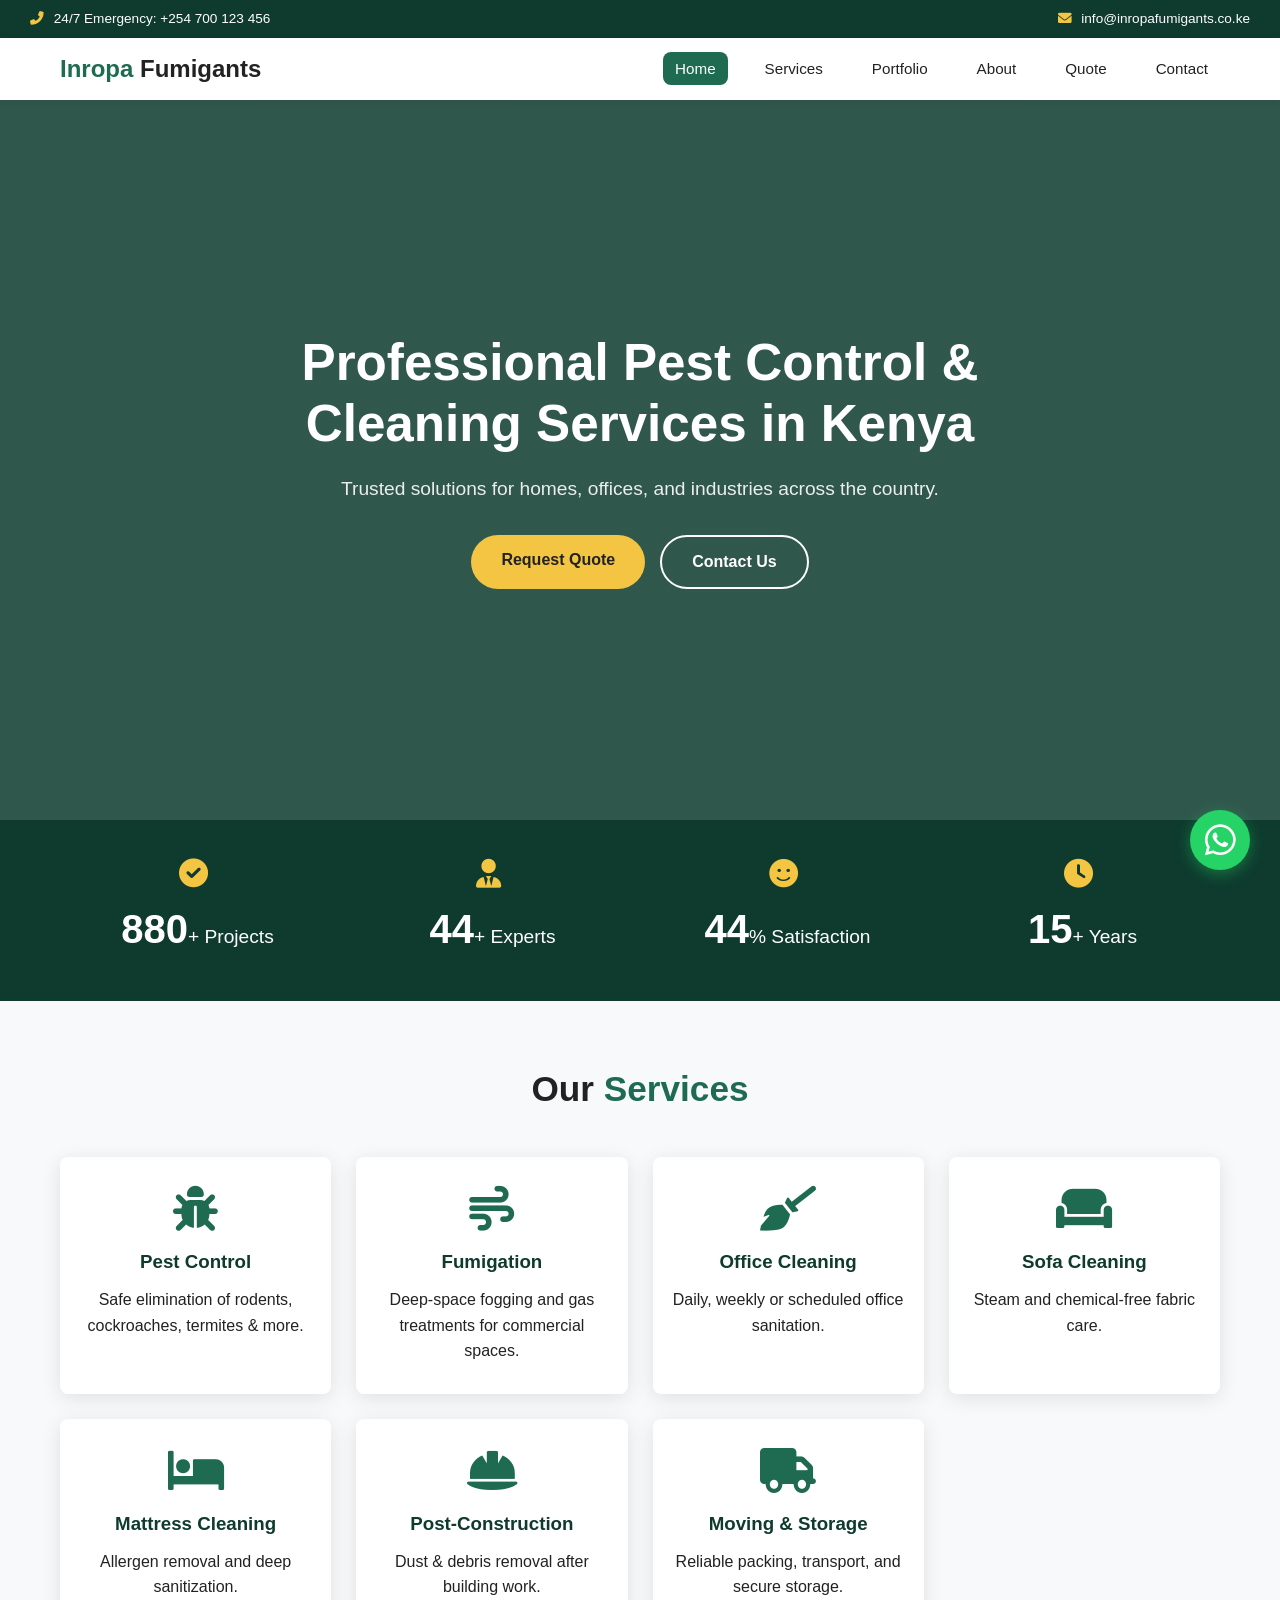
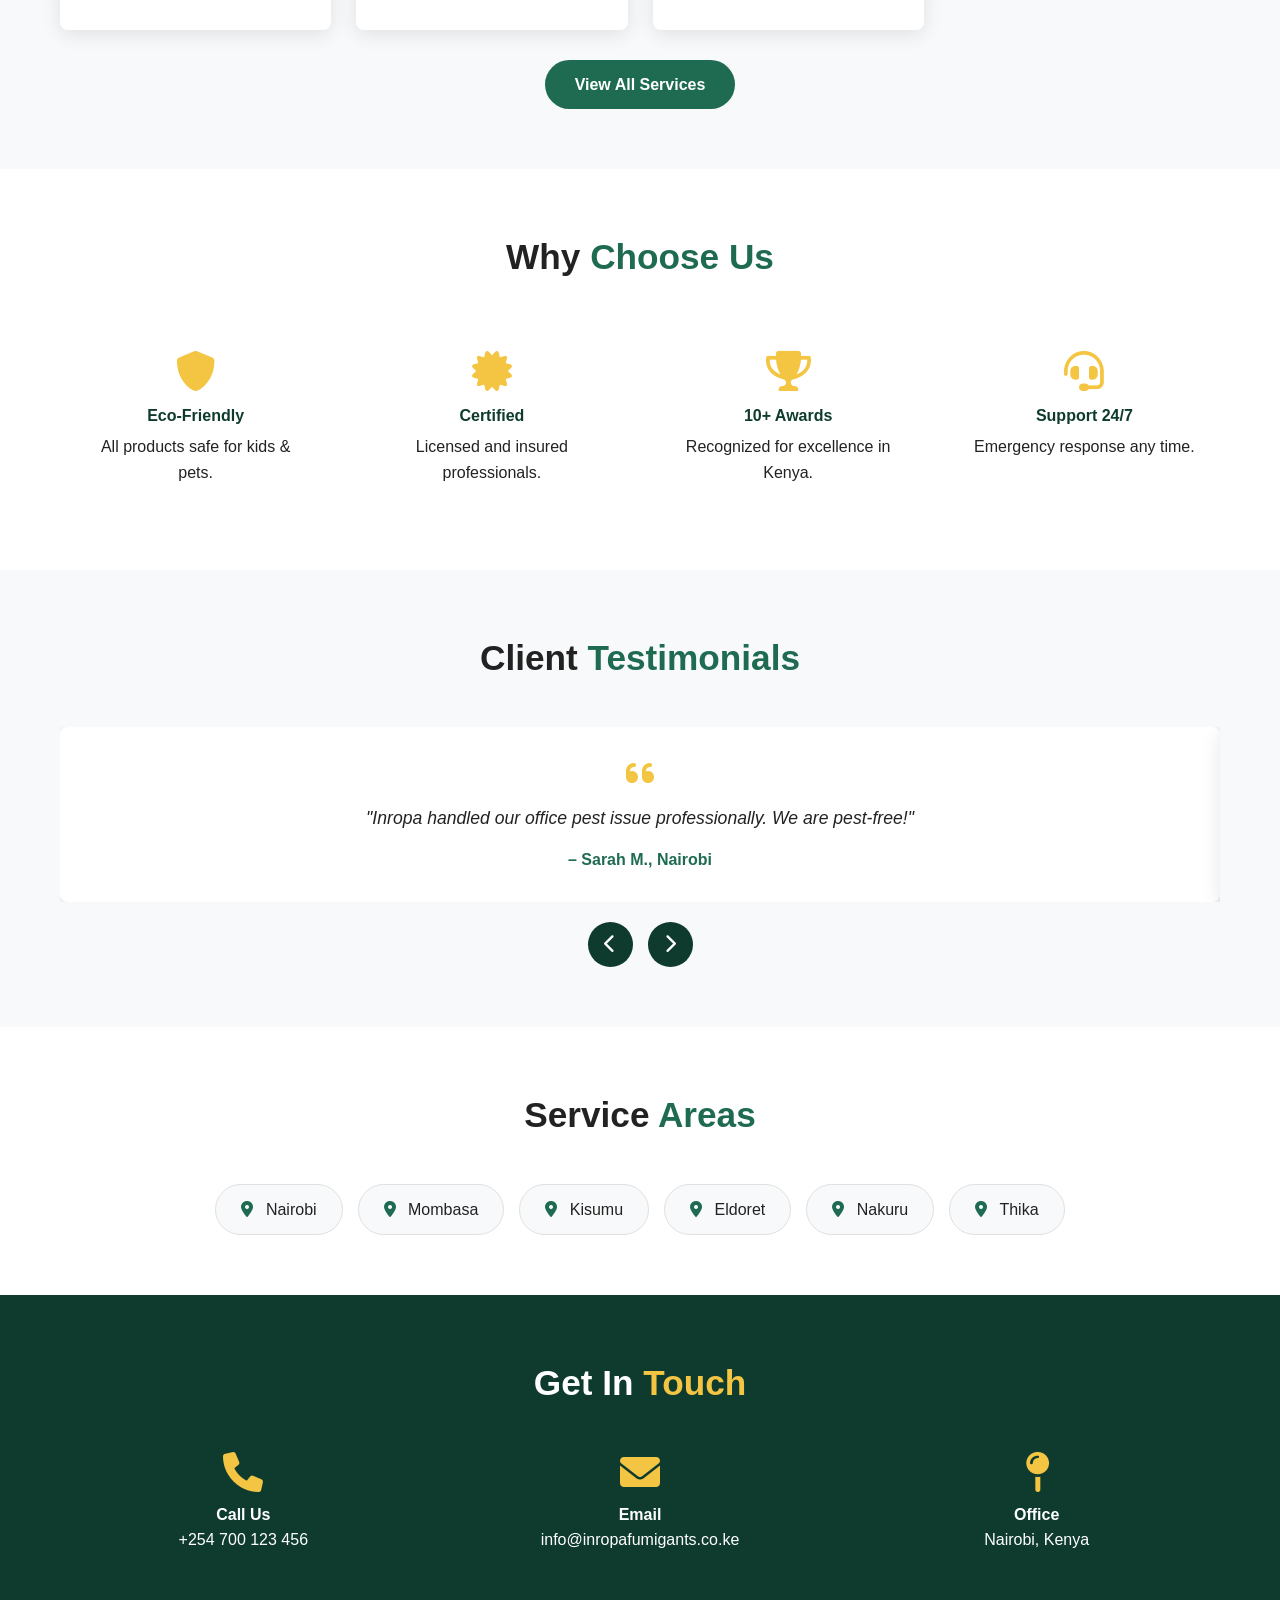
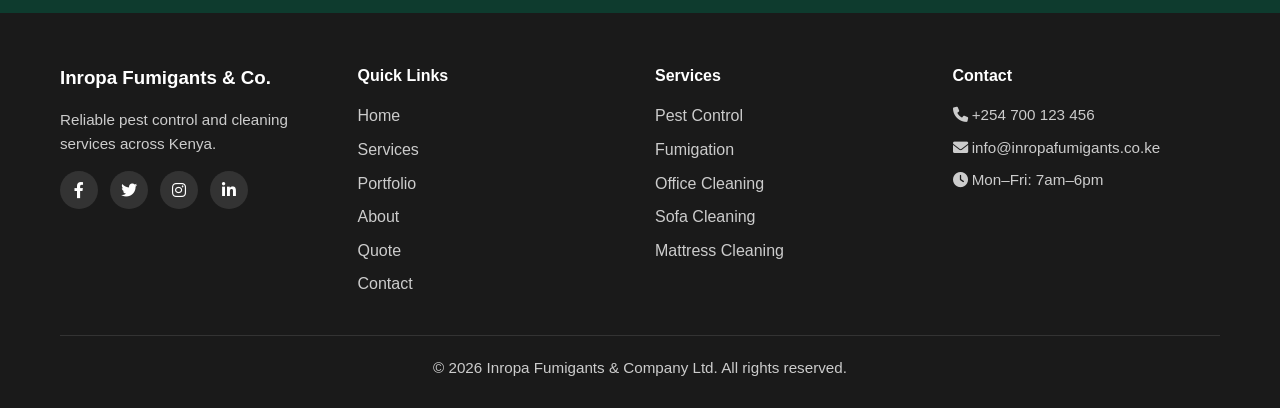
==== index.html @ 32837986 "Add files via upload" ====
<!DOCTYPE html>
<html lang="en">
<head>
  <meta charset="UTF-8" />
  <meta name="viewport" content="width=device-width, initial-scale=1.0" />
  <title>Inropa Fumigants & Company Ltd - Home</title>
  <meta name="description" content="Professional pest control, fumigation, and cleaning services in Kenya. Trusted solutions for homes and businesses." />
  <link rel="stylesheet" href="https://cdnjs.cloudflare.com/ajax/libs/font-awesome/6.0.0-beta3/css/all.min.css" />
  <link rel="stylesheet" href="css/style.css" />
</head>
<body>
  <!-- Emergency Banner -->
  <div class="emergency-banner">
    <span><i class="fas fa-phone-alt"></i> 24/7 Emergency: +254 700 123 456</span>
    <span><i class="fas fa-envelope"></i> info@inropafumigants.co.ke</span>
  </div>

  <!-- Navigation -->
  <nav class="navbar" id="mainNav">
    <div class="nav-container">
      <div class="nav-logo">
        <a href="index.html"><span class="logo-primary">Inropa</span> Fumigants</a>
      </div>
      <ul class="nav-menu" id="navMenu">
        <li><a href="index.html" class="active">Home</a></li>
        <li><a href="services.html">Services</a></li>
        <li><a href="portfolio.html">Portfolio</a></li>
        <li><a href="about.html">About</a></li>
        <li><a href="quote.html">Quote</a></li>
        <li><a href="contact.html">Contact</a></li>
      </ul>
      <div class="nav-toggle" id="navToggle">
        <i class="fas fa-bars"></i>
      </div>
    </div>
  </nav>

  <!-- Hero Section -->
  <section class="hero">
    <div class="hero-overlay">
      <div class="hero-content">
        <h1>Professional Pest Control &amp; Cleaning Services in Kenya</h1>
        <p>Trusted solutions for homes, offices, and industries across the country.</p>
        <div class="hero-buttons">
          <a href="quote.html" class="btn btn-accent">Request Quote</a>
          <a href="contact.html" class="btn btn-outline">Contact Us</a>
        </div>
      </div>
    </div>
  </section>

  <!-- Statistics -->
  <section class="stats">
    <div class="container">
      <div class="stat-item"><i class="fas fa-check-circle"></i> <span class="stat-number" data-target="1200">0</span>+ Projects</div>
      <div class="stat-item"><i class="fas fa-user-tie"></i> <span class="stat-number" data-target="45">0</span>+ Experts</div>
      <div class="stat-item"><i class="fas fa-smile"></i> <span class="stat-number" data-target="98">0</span>% Satisfaction</div>
      <div class="stat-item"><i class="fas fa-clock"></i> <span class="stat-number" data-target="15">0</span>+ Years</div>
    </div>
  </section>

  <!-- Featured Services -->
  <section class="featured-services">
    <div class="container">
      <h2 class="section-title">Our <span>Services</span></h2>
      <div class="service-grid">
        <div class="service-card"><i class="fas fa-bug"></i><h3>Pest Control</h3><p>Safe elimination of rodents, cockroaches, termites &amp; more.</p></div>
        <div class="service-card"><i class="fas fa-wind"></i><h3>Fumigation</h3><p>Deep-space fogging and gas treatments for commercial spaces.</p></div>
        <div class="service-card"><i class="fas fa-broom"></i><h3>Office Cleaning</h3><p>Daily, weekly or scheduled office sanitation.</p></div>
        <div class="service-card"><i class="fas fa-couch"></i><h3>Sofa Cleaning</h3><p>Steam and chemical-free fabric care.</p></div>
        <div class="service-card"><i class="fas fa-bed"></i><h3>Mattress Cleaning</h3><p>Allergen removal and deep sanitization.</p></div>
        <div class="service-card"><i class="fas fa-hard-hat"></i><h3>Post-Construction</h3><p>Dust &amp; debris removal after building work.</p></div>
        <div class="service-card"><i class="fas fa-truck"></i><h3>Moving &amp; Storage</h3><p>Reliable packing, transport, and secure storage.</p></div>
      </div>
      <div class="center-btn"><a href="services.html" class="btn btn-primary">View All Services</a></div>
    </div>
  </section>

  <!-- Why Choose Us -->
  <section class="why-choose">
    <div class="container">
      <h2 class="section-title">Why <span>Choose Us</span></h2>
      <div class="why-grid">
        <div><i class="fas fa-shield-alt"></i><h4>Eco-Friendly</h4><p>All products safe for kids &amp; pets.</p></div>
        <div><i class="fas fa-certificate"></i><h4>Certified</h4><p>Licensed and insured professionals.</p></div>
        <div><i class="fas fa-trophy"></i><h4>10+ Awards</h4><p>Recognized for excellence in Kenya.</p></div>
        <div><i class="fas fa-headset"></i><h4>Support 24/7</h4><p>Emergency response any time.</p></div>
      </div>
    </div>
  </section>

  <!-- Testimonials -->
  <section class="testimonials">
    <div class="container">
      <h2 class="section-title">Client <span>Testimonials</span></h2>
      <div class="testimonial-slider" id="testimonialSlider">
        <div class="testimonial-track" id="testimonialTrack">
          <div class="testimonial-card"><i class="fas fa-quote-left"></i><p>"Inropa handled our office pest issue professionally. We are pest-free!"</p><span>– Sarah M., Nairobi</span></div>
          <div class="testimonial-card"><i class="fas fa-quote-left"></i><p>"The sofa cleaning was amazing! Like new again."</p><span>– David K., Mombasa</span></div>
          <div class="testimonial-card"><i class="fas fa-quote-left"></i><p>"Post-construction cleaning saved us time and stress. Highly recommend."</p><span>– Grace W., Kisumu</span></div>
          <div class="testimonial-card"><i class="fas fa-quote-left"></i><p>"Moving & storage service made our relocation smooth."</p><span>– Peter O., Eldoret</span></div>
        </div>
      </div>
      <div class="slider-controls">
        <button id="prevTestimonial"><i class="fas fa-chevron-left"></i></button>
        <button id="nextTestimonial"><i class="fas fa-chevron-right"></i></button>
      </div>
    </div>
  </section>

  <!-- Service Areas -->
  <section class="service-areas">
    <div class="container">
      <h2 class="section-title">Service <span>Areas</span></h2>
      <div class="areas-grid">
        <span><i class="fas fa-map-marker-alt"></i> Nairobi</span>
        <span><i class="fas fa-map-marker-alt"></i> Mombasa</span>
        <span><i class="fas fa-map-marker-alt"></i> Kisumu</span>
        <span><i class="fas fa-map-marker-alt"></i> Eldoret</span>
        <span><i class="fas fa-map-marker-alt"></i> Nakuru</span>
        <span><i class="fas fa-map-marker-alt"></i> Thika</span>
      </div>
    </div>
  </section>

  <!-- Contact Home -->
  <section class="contact-home">
    <div class="container">
      <h2 class="section-title">Get In <span>Touch</span></h2>
      <div class="contact-home-grid">
        <div><i class="fas fa-phone"></i> <h4>Call Us</h4><p>+254 700 123 456</p></div>
        <div><i class="fas fa-envelope"></i> <h4>Email</h4><p>info@inropafumigants.co.ke</p></div>
        <div><i class="fas fa-map-pin"></i> <h4>Office</h4><p>Nairobi, Kenya</p></div>
      </div>
    </div>
  </section>

  <!-- Footer -->
  <footer class="footer">
    <div class="container">
      <div class="footer-grid">
        <div>
          <h3>Inropa Fumigants &amp; Co.</h3>
          <p>Reliable pest control and cleaning services across Kenya.</p>
          <div class="social-links">
            <a href="#"><i class="fab fa-facebook-f"></i></a>
            <a href="#"><i class="fab fa-twitter"></i></a>
            <a href="#"><i class="fab fa-instagram"></i></a>
            <a href="#"><i class="fab fa-linkedin-in"></i></a>
          </div>
        </div>
        <div>
          <h4>Quick Links</h4>
          <ul>
            <li><a href="index.html">Home</a></li>
            <li><a href="services.html">Services</a></li>
            <li><a href="portfolio.html">Portfolio</a></li>
            <li><a href="about.html">About</a></li>
            <li><a href="quote.html">Quote</a></li>
            <li><a href="contact.html">Contact</a></li>
          </ul>
        </div>
        <div>
          <h4>Services</h4>
          <ul>
            <li><a href="services.html">Pest Control</a></li>
            <li><a href="services.html">Fumigation</a></li>
            <li><a href="services.html">Office Cleaning</a></li>
            <li><a href="services.html">Sofa Cleaning</a></li>
            <li><a href="services.html">Mattress Cleaning</a></li>
          </ul>
        </div>
        <div>
          <h4>Contact</h4>
          <p><i class="fas fa-phone"></i> +254 700 123 456</p>
          <p><i class="fas fa-envelope"></i> info@inropafumigants.co.ke</p>
          <p><i class="fas fa-clock"></i> Mon–Fri: 7am–6pm</p>
        </div>
      </div>
      <div class="footer-bottom">
        <p>&copy; 2026 Inropa Fumigants &amp; Company Ltd. All rights reserved.</p>
      </div>
    </div>
  </footer>

  <!-- Floating WhatsApp -->
  <a href="https://wa.me/254700123456" class="whatsapp-float" target="_blank" rel="noopener">
    <i class="fab fa-whatsapp"></i>
  </a>

  <!-- Back to Top -->
  <button id="backToTop" class="back-to-top"><i class="fas fa-arrow-up"></i></button>

  <!-- Inquiry Modal -->
  <div class="modal" id="inquiryModal">
    <div class="modal-content">
      <span class="modal-close" id="modalClose">&times;</span>
      <h3>Quick Inquiry</h3>
      <form id="modalForm">
        <input type="text" placeholder="Your Name" required />
        <input type="email" placeholder="Email" required />
        <input type="tel" placeholder="Phone" />
        <select required>
          <option>Pest Control</option>
          <option>Fumigation</option>
          <option>Cleaning</option>
        </select>
        <textarea placeholder="Message"></textarea>
        <button type="submit" class="btn btn-primary">Send</button>
      </form>
    </div>
  </div>

  <script src="js/script.js" defer></script>
</body>
</html>
---- css/style.css ----
/* ===== CSS RESET & BASE ===== */
* {
  margin: 0;
  padding: 0;
  box-sizing: border-box;
}

:root {
  --primary: #0E3B2E;
  --secondary: #1F6B52;
  --accent: #F4C542;
  --bg: #F8F9FA;
  --text: #222222;
  --white: #ffffff;
  --shadow: 0 4px 20px rgba(0,0,0,0.1);
  --radius: 8px;
  --transition: all 0.3s ease;
}

html {
  scroll-behavior: smooth;
}

body {
  font-family: 'Segoe UI', Tahoma, Geneva, Verdana, sans-serif;
  color: var(--text);
  background: var(--bg);
  line-height: 1.6;
}

.container {
  max-width: 1200px;
  margin: 0 auto;
  padding: 0 20px;
}

a {
  text-decoration: none;
  color: inherit;
}

ul {
  list-style: none;
}

img {
  max-width: 100%;
  height: auto;
}

/* ===== EMERGENCY BANNER ===== */
.emergency-banner {
  background: var(--primary);
  color: var(--white);
  padding: 8px 20px;
  display: flex;
  justify-content: space-between;
  align-items: center;
  flex-wrap: wrap;
  font-size: 0.85rem;
}

.emergency-banner span {
  margin: 0 10px;
}

.emergency-banner i {
  margin-right: 6px;
  color: var(--accent);
}

/* ===== NAVIGATION ===== */
.navbar {
  background: var(--white);
  box-shadow: 0 2px 10px rgba(0,0,0,0.08);
  position: sticky;
  top: 0;
  z-index: 1000;
  padding: 12px 0;
}

.nav-container {
  display: flex;
  justify-content: space-between;
  align-items: center;
  max-width: 1200px;
  margin: 0 auto;
  padding: 0 20px;
}

.nav-logo a {
  font-size: 1.5rem;
  font-weight: 700;
  color: var(--text);
}

.logo-primary {
  color: var(--secondary);
}

.nav-menu {
  display: flex;
  gap: 25px;
}

.nav-menu a {
  font-weight: 500;
  padding: 8px 12px;
  border-radius: var(--radius);
  transition: var(--transition);
  font-size: 0.95rem;
}

.nav-menu a:hover,
.nav-menu a.active {
  background: var(--secondary);
  color: var(--white);
}

.nav-toggle {
  display: none;
  font-size: 1.5rem;
  cursor: pointer;
  color: var(--primary);
}

/* ===== BUTTONS ===== */
.btn {
  display: inline-block;
  padding: 12px 30px;
  border-radius: 50px;
  font-weight: 600;
  transition: var(--transition);
  border: none;
  cursor: pointer;
  font-size: 1rem;
}

.btn-accent {
  background: var(--accent);
  color: var(--text);
}

.btn-accent:hover {
  background: #dbaa2e;
  transform: translateY(-2px);
  box-shadow: var(--shadow);
}

.btn-outline {
  background: transparent;
  color: var(--white);
  border: 2px solid var(--white);
}

.btn-outline:hover {
  background: var(--white);
  color: var(--primary);
}

.btn-primary {
  background: var(--secondary);
  color: var(--white);
}

.btn-primary:hover {
  background: var(--primary);
  transform: translateY(-2px);
  box-shadow: var(--shadow);
}

.btn-large {
  padding: 15px 40px;
  font-size: 1.1rem;
}

.center-btn {
  text-align: center;
  margin-top: 30px;
}

/* ===== HERO ===== */
.hero {
  background: linear-gradient(rgba(14, 59, 46, 0.85), rgba(14, 59, 46, 0.85)), url('https://via.placeholder.com/1920x800/0E3B2E/1F6B52?text=Pest+Control') center/cover;
  min-height: 80vh;
  display: flex;
  align-items: center;
  text-align: center;
  color: var(--white);
}

.hero-overlay {
  width: 100%;
  padding: 60px 20px;
}

.hero-content {
  max-width: 800px;
  margin: 0 auto;
}

.hero h1 {
  font-size: 3.2rem;
  font-weight: 800;
  margin-bottom: 20px;
  line-height: 1.2;
}

.hero p {
  font-size: 1.2rem;
  margin-bottom: 30px;
  opacity: 0.9;
}

.hero-buttons {
  display: flex;
  gap: 15px;
  justify-content: center;
  flex-wrap: wrap;
}

/* ===== STATS ===== */
.stats {
  background: var(--primary);
  color: var(--white);
  padding: 40px 0;
}

.stats .container {
  display: grid;
  grid-template-columns: repeat(4, 1fr);
  gap: 20px;
  text-align: center;
}

.stat-item {
  font-size: 1.2rem;
}

.stat-item i {
  color: var(--accent);
  margin-right: 8px;
  font-size: 1.8rem;
  display: block;
  margin-bottom: 8px;
}

.stat-number {
  font-size: 2.5rem;
  font-weight: 700;
  display: inline-block;
}

/* ===== SECTION TITLES ===== */
.section-title {
  font-size: 2.2rem;
  text-align: center;
  margin-bottom: 40px;
  color: var(--text);
}

.section-title span {
  color: var(--secondary);
}

/* ===== FEATURED SERVICES ===== */
.featured-services {
  padding: 60px 0;
}

.service-grid {
  display: grid;
  grid-template-columns: repeat(auto-fit, minmax(250px, 1fr));
  gap: 25px;
}

.service-card {
  background: var(--white);
  padding: 30px 20px;
  border-radius: var(--radius);
  text-align: center;
  box-shadow: var(--shadow);
  transition: var(--transition);
}

.service-card:hover {
  transform: translateY(-8px);
  box-shadow: 0 8px 30px rgba(0,0,0,0.15);
}

.service-card i {
  font-size: 2.8rem;
  color: var(--secondary);
  margin-bottom: 15px;
}

.service-card h3 {
  margin-bottom: 10px;
  color: var(--primary);
}

/* ===== WHY CHOOSE ===== */
.why-choose {
  padding: 60px 0;
  background: var(--white);
}

.why-grid {
  display: grid;
  grid-template-columns: repeat(4, 1fr);
  gap: 25px;
  text-align: center;
}

.why-grid div {
  padding: 25px;
  border-radius: var(--radius);
  transition: var(--transition);
}

.why-grid div:hover {
  background: var(--bg);
}

.why-grid i {
  font-size: 2.5rem;
  color: var(--accent);
  margin-bottom: 12px;
}

.why-grid h4 {
  color: var(--primary);
  margin-bottom: 6px;
}

/* ===== TESTIMONIALS ===== */
.testimonials {
  padding: 60px 0;
  background: var(--bg);
}

.testimonial-slider {
  overflow: hidden;
  position: relative;
}

.testimonial-track {
  display: flex;
  transition: transform 0.5s ease;
}

.testimonial-card {
  min-width: 100%;
  padding: 30px;
  background: var(--white);
  border-radius: var(--radius);
  box-shadow: var(--shadow);
  text-align: center;
}

.testimonial-card i {
  color: var(--accent);
  font-size: 2rem;
  margin-bottom: 15px;
}

.testimonial-card p {
  font-size: 1.1rem;
  font-style: italic;
  margin-bottom: 15px;
}

.testimonial-card span {
  font-weight: 600;
  color: var(--secondary);
}

.slider-controls {
  display: flex;
  justify-content: center;
  gap: 15px;
  margin-top: 20px;
}

.slider-controls button {
  background: var(--primary);
  color: var(--white);
  border: none;
  width: 45px;
  height: 45px;
  border-radius: 50%;
  cursor: pointer;
  font-size: 1.2rem;
  transition: var(--transition);
}

.slider-controls button:hover {
  background: var(--secondary);
}

/* ===== SERVICE AREAS ===== */
.service-areas {
  padding: 60px 0;
  background: var(--white);
}

.areas-grid {
  display: flex;
  flex-wrap: wrap;
  justify-content: center;
  gap: 15px;
}

.areas-grid span {
  background: var(--bg);
  padding: 12px 25px;
  border-radius: 50px;
  font-weight: 500;
  border: 1px solid #e0e0e0;
}

.areas-grid i {
  color: var(--secondary);
  margin-right: 8px;
}

/* ===== CONTACT HOME ===== */
.contact-home {
  padding: 60px 0;
  background: var(--primary);
  color: var(--white);
}

.contact-home .section-title {
  color: var(--white);
}

.contact-home .section-title span {
  color: var(--accent);
}

.contact-home-grid {
  display: grid;
  grid-template-columns: repeat(3, 1fr);
  gap: 30px;
  text-align: center;
}

.contact-home-grid i {
  font-size: 2.5rem;
  color: var(--accent);
  margin-bottom: 10px;
}

/* ===== FOOTER ===== */
.footer {
  background: #1a1a1a;
  color: #ccc;
  padding: 50px 0 20px;
}

.footer-grid {
  display: grid;
  grid-template-columns: repeat(4, 1fr);
  gap: 30px;
  margin-bottom: 30px;
}

.footer h3,
.footer h4 {
  color: var(--white);
  margin-bottom: 15px;
}

.footer p {
  margin-bottom: 8px;
  font-size: 0.95rem;
}

.footer ul li {
  margin-bottom: 8px;
}

.footer ul li a:hover {
  color: var(--accent);
}

.social-links {
  display: flex;
  gap: 12px;
  margin-top: 15px;
}

.social-links a {
  display: inline-flex;
  align-items: center;
  justify-content: center;
  width: 38px;
  height: 38px;
  border-radius: 50%;
  background: #333;
  color: var(--white);
  transition: var(--transition);
}

.social-links a:hover {
  background: var(--secondary);
  transform: translateY(-3px);
}

.footer-bottom {
  border-top: 1px solid #333;
  padding-top: 20px;
  text-align: center;
  font-size: 0.9rem;
}

/* ===== FLOATING WHATSAPP ===== */
.whatsapp-float {
  position: fixed;
  bottom: 30px;
  right: 30px;
  background: #25D366;
  color: var(--white);
  width: 60px;
  height: 60px;
  border-radius: 50%;
  display: flex;
  align-items: center;
  justify-content: center;
  font-size: 2.2rem;
  box-shadow: 0 4px 15px rgba(37, 211, 102, 0.4);
  z-index: 999;
  transition: var(--transition);
}

.whatsapp-float:hover {
  transform: scale(1.1);
  box-shadow: 0 6px 25px rgba(37, 211, 102, 0.5);
}

/* ===== BACK TO TOP ===== */
.back-to-top {
  position: fixed;
  bottom: 100px;
  right: 30px;
  background: var(--primary);
  color: var(--white);
  width: 45px;
  height: 45px;
  border-radius: 50%;
  border: none;
  font-size: 1.2rem;
  cursor: pointer;
  z-index: 999;
  opacity: 0;
  visibility: hidden;
  transition: var(--transition);
}

.back-to-top.visible {
  opacity: 1;
  visibility: visible;
}

.back-to-top:hover {
  background: var(--secondary);
}

/* ===== MODAL ===== */
.modal {
  display: none;
  position: fixed;
  top: 0;
  left: 0;
  width: 100%;
  height: 100%;
  background: rgba(0,0,0,0.6);
  z-index: 2000;
  align-items: center;
  justify-content: center;
}

.modal.active {
  display: flex;
}

.modal-content {
  background: var(--white);
  padding: 40px;
  border-radius: var(--radius);
  max-width: 500px;
  width: 90%;
  position: relative;
}

.modal-close {
  position: absolute;
  top: 15px;
  right: 20px;
  font-size: 1.8rem;
  cursor: pointer;
  color: #999;
}

.modal-close:hover {
  color: var(--text);
}

.modal-content h3 {
  margin-bottom: 20px;
  color: var(--primary);
}

.modal-content input,
.modal-content select,
.modal-content textarea {
  width: 100%;
  padding: 12px;
  margin-bottom: 12px;
  border: 1px solid #ddd;
  border-radius: var(--radius);
  font-family: inherit;
}

.modal-content textarea {
  resize: vertical;
  min-height: 80px;
}

/* ===== PAGE HEADER ===== */
.page-header {
  background: var(--primary);
  color: var(--white);
  padding: 60px 0 50px;
  text-align: center;
}

.page-header h1 {
  font-size: 2.8rem;
  margin-bottom: 10px;
}

.page-header p {
  font-size: 1.1rem;
  opacity: 0.85;
}

/* ===== ABOUT PAGE ===== */
.about-story {
  padding: 60px 0;
}

.story-grid {
  display: grid;
  grid-template-columns: 1fr 1fr;
  gap: 40px;
  align-items: center;
}

.story-text h2 {
  font-size: 2.2rem;
  margin-bottom: 20px;
}

.story-text h2 span {
  color: var(--secondary);
}

.story-text p {
  margin-bottom: 15px;
}

.about-image-placeholder {
  background: var(--bg);
  padding: 60px 20px;
  text-align: center;
  border-radius: var(--radius);
  border: 2px dashed #ccc;
}

.about-image-placeholder i {
  font-size: 5rem;
  color: var(--secondary);
}

.mission-vision {
  padding: 60px 0;
  background: var(--bg);
}

.mv-grid {
  display: grid;
  grid-template-columns: 1fr 1fr;
  gap: 30px;
}

.mv-card {
  background: var(--white);
  padding: 35px;
  border-radius: var(--radius);
  text-align: center;
  box-shadow: var(--shadow);
}

.mv-card i {
  font-size: 3rem;
  color: var(--accent);
  margin-bottom: 15px;
}

.core-values {
  padding: 60px 0;
}

.values-grid {
  display: grid;
  grid-template-columns: repeat(4, 1fr);
  gap: 25px;
}

.value-card {
  background: var(--white);
  padding: 30px 20px;
  border-radius: var(--radius);
  text-align: center;
  box-shadow: var(--shadow);
}

.value-card i {
  font-size: 2.5rem;
  color: var(--secondary);
  margin-bottom: 12px;
}

.team-section {
  padding: 60px 0;
  background: var(--bg);
}

.team-grid {
  display: grid;
  grid-template-columns: repeat(4, 1fr);
  gap: 25px;
}

.team-card {
  background: var(--white);
  padding: 25px;
  border-radius: var(--radius);
  text-align: center;
  box-shadow: var(--shadow);
}

.team-icon i {
  font-size: 4rem;
  color: var(--secondary);
  margin-bottom: 10px;
}

.team-card h4 {
  color: var(--primary);
}

.team-desc {
  font-size: 0.9rem;
  color: #666;
  margin-top: 5px;
}

.certifications {
  padding: 60px 0;
}

.cert-grid {
  display: grid;
  grid-template-columns: repeat(3, 1fr);
  gap: 25px;
}

.cert-item {
  background: var(--white);
  padding: 30px;
  border-radius: var(--radius);
  text-align: center;
  box-shadow: var(--shadow);
}

.cert-item i {
  font-size: 3rem;
  color: var(--accent);
  margin-bottom: 12px;
}

/* ===== SERVICES PAGE ===== */
.services-full {
  padding: 60px 0;
}

.service-detail-grid {
  display: grid;
  gap: 30px;
}

.service-detail-card {
  background: var(--white);
  padding: 35px;
  border-radius: var(--radius);
  box-shadow: var(--shadow);
}

.service-icon-large {
  font-size: 3rem;
  color: var(--secondary);
  margin-bottom: 15px;
}

.service-detail-card h2 {
  color: var(--primary);
  margin-bottom: 10px;
}

.service-info {
  margin: 20px 0;
  padding: 20px;
  background: var(--bg);
  border-radius: var(--radius);
}

.service-info div {
  margin-bottom: 8px;
}

.faq-section {
  padding: 60px 0;
  background: var(--bg);
}

.faq-grid {
  display: grid;
  grid-template-columns: 1fr 1fr;
  gap: 25px;
}

.faq-item {
  background: var(--white);
  padding: 25px;
  border-radius: var(--radius);
  box-shadow: var(--shadow);
}

.faq-item h4 {
  color: var(--primary);
  margin-bottom: 8px;
}

.faq-item i {
  color: var(--accent);
  margin-right: 8px;
}

/* ===== PORTFOLIO PAGE ===== */
.portfolio-gallery {
  padding: 60px 0;
}

.filter-buttons {
  display: flex;
  flex-wrap: wrap;
  gap: 12px;
  justify-content: center;
  margin-bottom: 30px;
}

.filter-btn {
  padding: 10px 25px;
  border: 2px solid var(--secondary);
  background: transparent;
  border-radius: 50px;
  cursor: pointer;
  font-weight: 600;
  transition: var(--transition);
  color: var(--secondary);
}

.filter-btn:hover,
.filter-btn.active {
  background: var(--secondary);
  color: var(--white);
}

.portfolio-grid {
  display: grid;
  grid-template-columns: repeat(3, 1fr);
  gap: 25px;
}

.portfolio-item {
  background: var(--white);
  border-radius: var(--radius);
  overflow: hidden;
  box-shadow: var(--shadow);
}

.portfolio-image {
  position: relative;
  overflow: hidden;
  height: 220px;
  background: var(--bg);
}

.image-placeholder {
  width: 100%;
  height: 100%;
  display: flex;
  flex-direction: column;
  align-items: center;
  justify-content: center;
  font-size: 3rem;
  color: var(--secondary);
  background: #e8f0ed;
}

.portfolio-overlay {
  position: absolute;
  bottom: 0;
  left: 0;
  right: 0;
  background: rgba(14, 59, 46, 0.85);
  color: var(--white);
  padding: 15px;
  transform: translateY(100%);
  transition: var(--transition);
}

.portfolio-item:hover .portfolio-overlay {
  transform: translateY(0);
}

.portfolio-badges {
  display: flex;
  gap: 10px;
  padding: 12px 15px;
}

.badge {
  padding: 4px 14px;
  border-radius: 50px;
  font-size: 0.8rem;
  font-weight: 600;
}

.badge.before {
  background: #ff6b6b;
  color: var(--white);
}

.badge.after {
  background: #51cf66;
  color: var(--white);
}

.success-stories {
  padding: 60px 0;
  background: var(--bg);
}

.stories-grid {
  display: grid;
  grid-template-columns: repeat(3, 1fr);
  gap: 25px;
}

.story-card {
  background: var(--white);
  padding: 30px;
  border-radius: var(--radius);
  box-shadow: var(--shadow);
  text-align: center;
}

.story-card i {
  color: var(--accent);
  font-size: 2rem;
  margin-bottom: 10px;
}

.story-card span {
  display: block;
  margin-top: 10px;
  font-weight: 600;
  color: var(--secondary);
}

/* ===== QUOTE PAGE ===== */
.quote-form-section {
  padding: 60px 0;
}

.quote-form-wrapper {
  display: grid;
  grid-template-columns: 2fr 1fr;
  gap: 40px;
}

.quote-form {
  background: var(--white);
  padding: 40px;
  border-radius: var(--radius);
  box-shadow: var(--shadow);
}

.form-row {
  display: grid;
  grid-template-columns: 1fr 1fr;
  gap: 20px;
}

.form-group {
  margin-bottom: 20px;
}

.form-group label {
  display: block;
  font-weight: 600;
  margin-bottom: 6px;
  color: var(--primary);
}

.form-group label i {
  color: var(--secondary);
  margin-right: 6px;
}

.form-group input,
.form-group select,
.form-group textarea {
  width: 100%;
  padding: 12px 15px;
  border: 1px solid #ddd;
  border-radius: var(--radius);
  font-family: inherit;
  font-size: 1rem;
  transition: var(--transition);
}

.form-group input:focus,
.form-group select:focus,
.form-group textarea:focus {
  border-color: var(--secondary);
  outline: none;
  box-shadow: 0 0 0 3px rgba(31, 107, 82, 0.1);
}

.quote-info {
  background: var(--white);
  padding: 40px;
  border-radius: var(--radius);
  box-shadow: var(--shadow);
  height: fit-content;
}

.quote-info h3 {
  color: var(--primary);
  margin-bottom: 20px;
}

.quote-info ul {
  margin-bottom: 25px;
}

.quote-info ul li {
  padding: 8px 0;
  border-bottom: 1px solid #eee;
}

.quote-info ul li i {
  color: var(--accent);
  margin-right: 10px;
}

.quote-contact p {
  padding: 8px 0;
  font-weight: 500;
}

.quote-contact i {
  color: var(--secondary);
  margin-right: 10px;
}

/* ===== CONTACT PAGE ===== */
.contact-info-section {
  padding: 60px 0;
}

.contact-info-grid {
  display: grid;
  grid-template-columns: repeat(4, 1fr);
  gap: 25px;
}

.contact-info-card {
  background: var(--white);
  padding: 30px;
  border-radius: var(--radius);
  text-align: center;
  box-shadow: var(--shadow);
}

.contact-info-card i {
  font-size: 2.5rem;
  color: var(--secondary);
  margin-bottom: 12px;
}

.contact-info-card h4 {
  color: var(--primary);
  margin-bottom: 10px;
}

.contact-info-card a {
  color: var(--secondary);
}

.contact-info-card a:hover {
  text-decoration: underline;
}

.map-section {
  padding: 60px 0;
  background: var(--bg);
}

.map-wrapper {
  border-radius: var(--radius);
  overflow: hidden;
  box-shadow: var(--shadow);
  height: 400px;
}

.map-placeholder {
  width: 100%;
  height: 100%;
  background: #e8f0ed;
  display: flex;
  flex-direction: column;
  align-items: center;
  justify-content: center;
  font-size: 1.2rem;
  color: var(--primary);
}

.map-placeholder i {
  font-size: 4rem;
  color: var(--secondary);
  margin-bottom: 10px;
}

.map-address {
  font-size: 0.9rem;
  color: #666;
  margin-top: 5px;
}

.social-section {
  padding: 60px 0;
}

.social-grid {
  display: grid;
  grid-template-columns: repeat(3, 1fr);
  gap: 20px;
}

.social-btn {
  display: flex;
  align-items: center;
  justify-content: center;
  gap: 10px;
  padding: 15px;
  border-radius: var(--radius);
  font-weight: 600;
  transition: var(--transition);
  color: var(--white);
}

.social-btn:hover {
  transform: translateY(-3px);
  box-shadow: var(--shadow);
}

.social-btn.facebook { background: #1877f2; }
.social-btn.twitter { background: #1da1f2; }
.social-btn.instagram { background: #e4405f; }
.social-btn.linkedin { background: #0a66c2; }
.social-btn.whatsapp { background: #25D366; }
.social-btn.youtube { background: #ff0000; }

/* ===== RESPONSIVE ===== */
@media (max-width: 1024px) {
  .stats .container { grid-template-columns: repeat(2, 1fr); }
  .why-grid { grid-template-columns: repeat(2, 1fr); }
  .values-grid { grid-template-columns: repeat(2, 1fr); }
  .team-grid { grid-template-columns: repeat(2, 1fr); }
  .cert-grid { grid-template-columns: repeat(2, 1fr); }
  .portfolio-grid { grid-template-columns: repeat(2, 1fr); }
  .stories-grid { grid-template-columns: repeat(2, 1fr); }
  .contact-info-grid { grid-template-columns: repeat(2, 1fr); }
  .social-grid { grid-template-columns: repeat(2, 1fr); }
}

@media (max-width: 768px) {
  .nav-toggle { display: block; }
  .nav-menu {
    display: none;
    flex-direction: column;
    width: 100%;
    background: var(--white);
    padding: 20px;
    gap: 10px;
    position: absolute;
    top: 100%;
    left: 0;
    box-shadow: 0 10px 20px rgba(0,0,0,0.1);
  }
  .nav-menu.active { display: flex; }

  .hero h1 { font-size: 2.2rem; }
  .hero p { font-size: 1rem; }

  .stats .container { grid-template-columns: 1fr 1fr; }
  .stat-number { font-size: 1.8rem; }

  .service-grid { grid-template-columns: 1fr 1fr; }
  .why-grid { grid-template-columns: 1fr 1fr; }
  .footer-grid { grid-template-columns: 1fr 1fr; }

  .story-grid { grid-template-columns: 1fr; }
  .mv-grid { grid-template-columns: 1fr; }
  .values-grid { grid-template-columns: 1fr 1fr; }
  .team-grid { grid-template-columns: 1fr 1fr; }
  .cert-grid { grid-template-columns: 1fr; }

  .portfolio-grid { grid-template-columns: 1fr 1fr; }
  .stories-grid { grid-template-columns: 1fr; }

  .quote-form-wrapper { grid-template-columns: 1fr; }
  .form-row { grid-template-columns: 1fr; }

  .contact-home-grid { grid-template-columns: 1fr; }
  .contact-info-grid { grid-template-columns: 1fr 1fr; }
  .social-grid { grid-template-columns: 1fr 1fr; }

  .faq-grid { grid-template-columns: 1fr; }

  .emergency-banner { font-size: 0.75rem; }
}

@media (max-width: 480px) {
  .service-grid { grid-template-columns: 1fr; }
  .why-grid { grid-template-columns: 1fr; }
  .values-grid { grid-template-columns: 1fr; }
  .team-grid { grid-template-columns: 1fr; }
  .portfolio-grid { grid-template-columns: 1fr; }
  .contact-info-grid { grid-template-columns: 1fr; }
  .social-grid { grid-template-columns: 1fr; }
  .footer-grid { grid-template-columns: 1fr; }

  .hero h1 { font-size: 1.8rem; }
  .section-title { font-size: 1.6rem; }
  .page-header h1 { font-size: 2rem; }

  .stats .container { grid-template-columns: 1fr 1fr; }

  .modal-content { padding: 25px; }
}
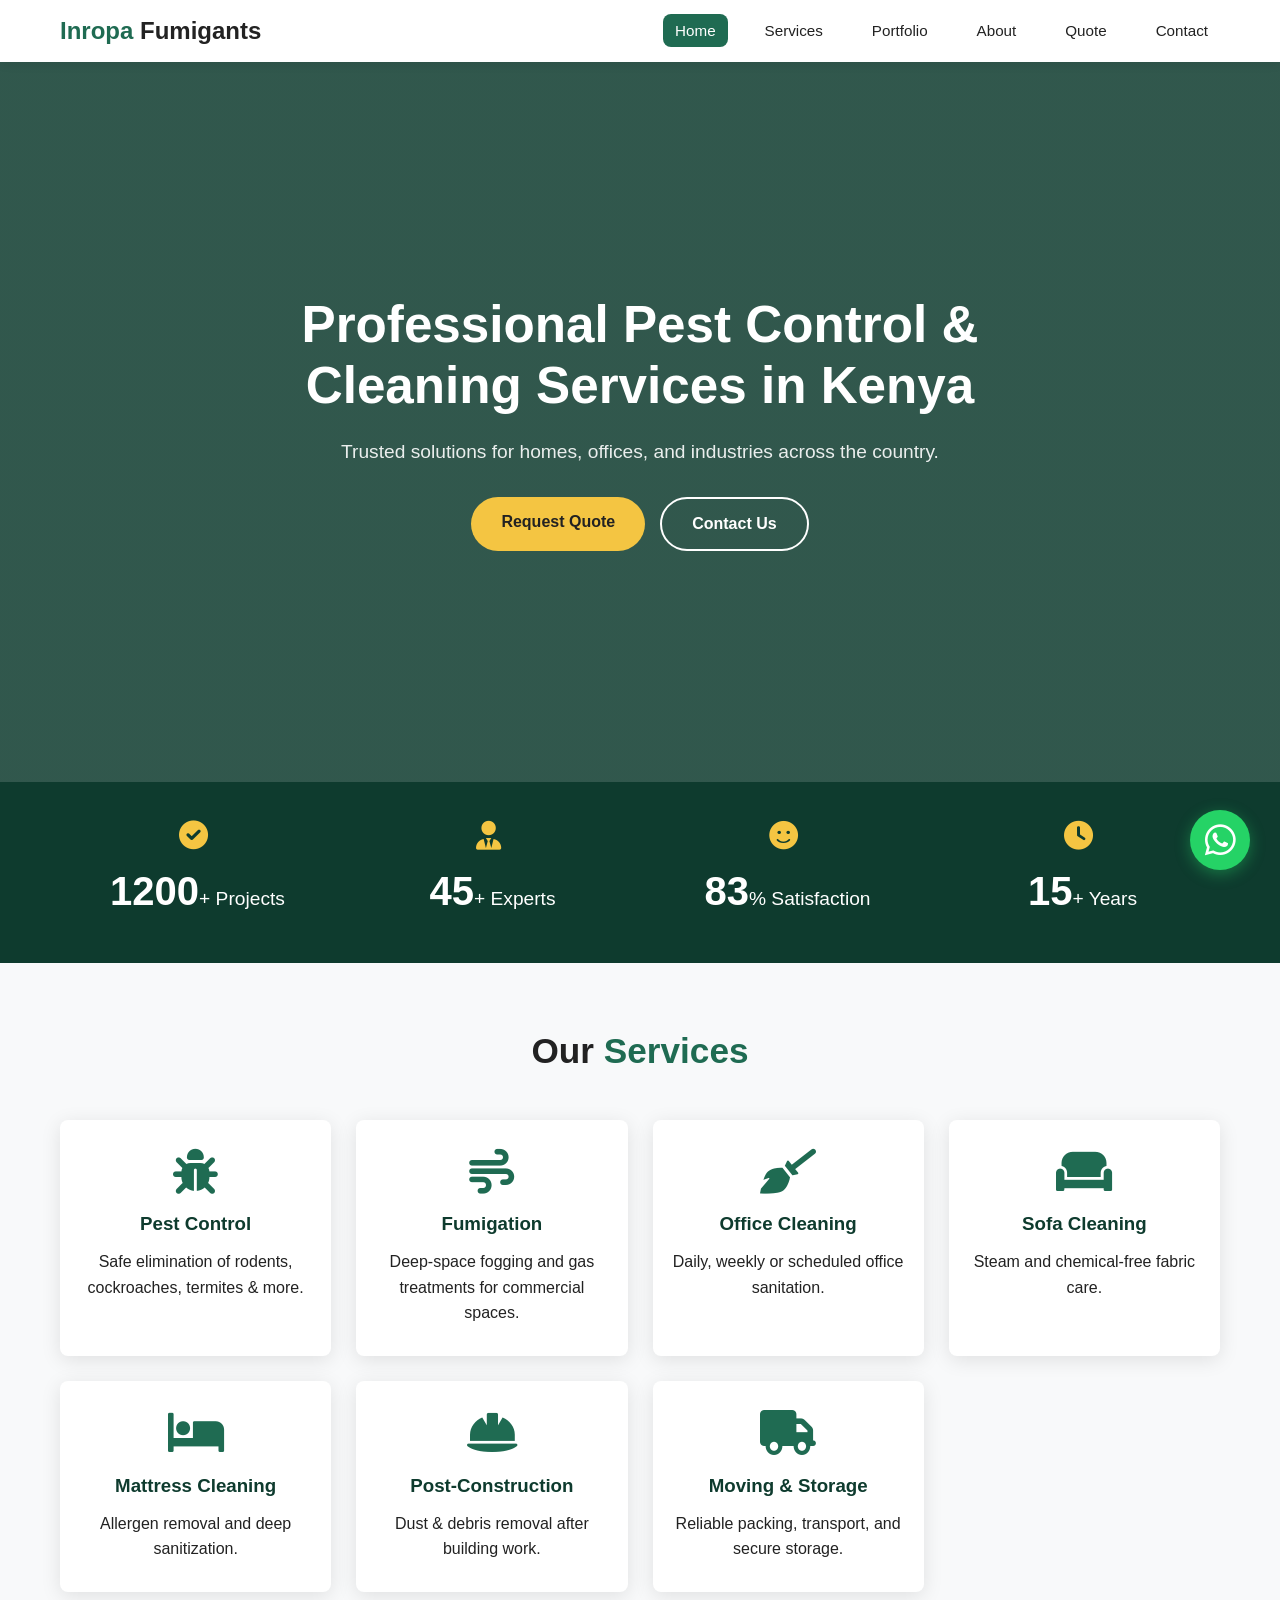
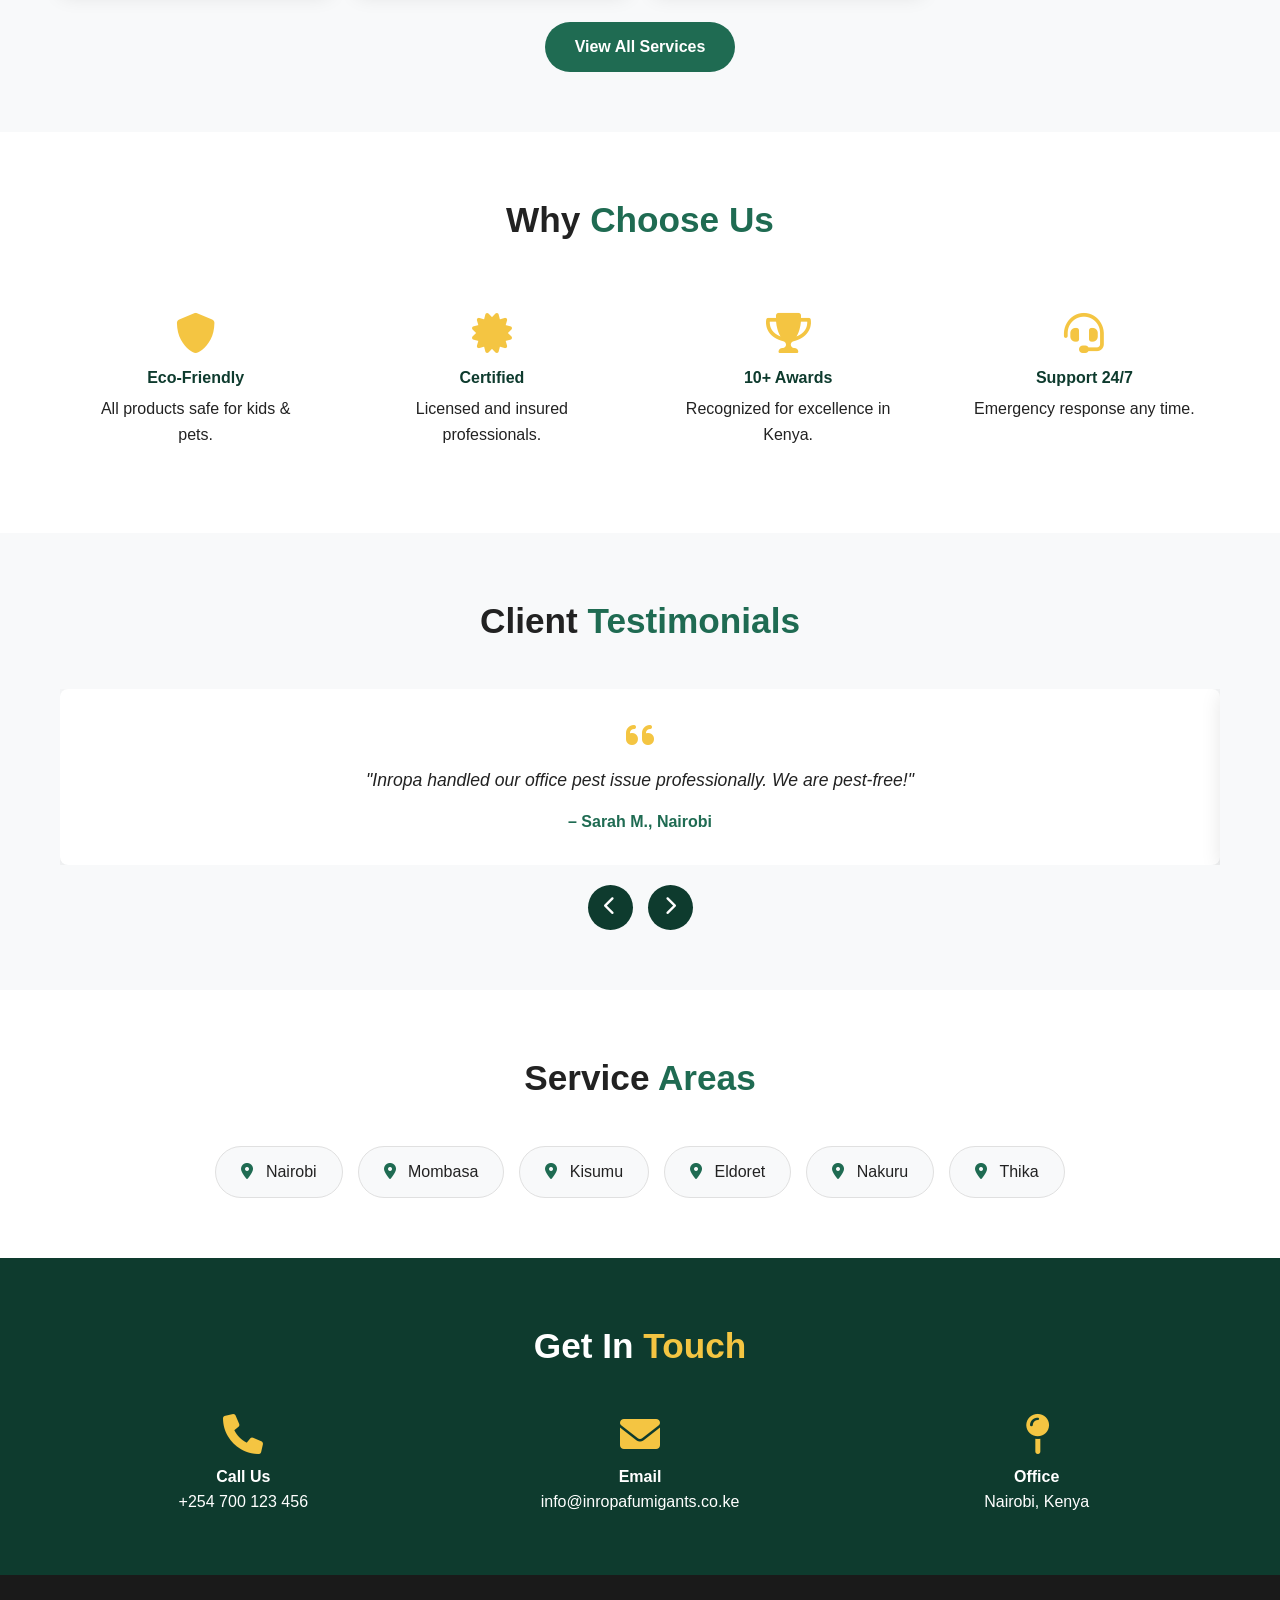
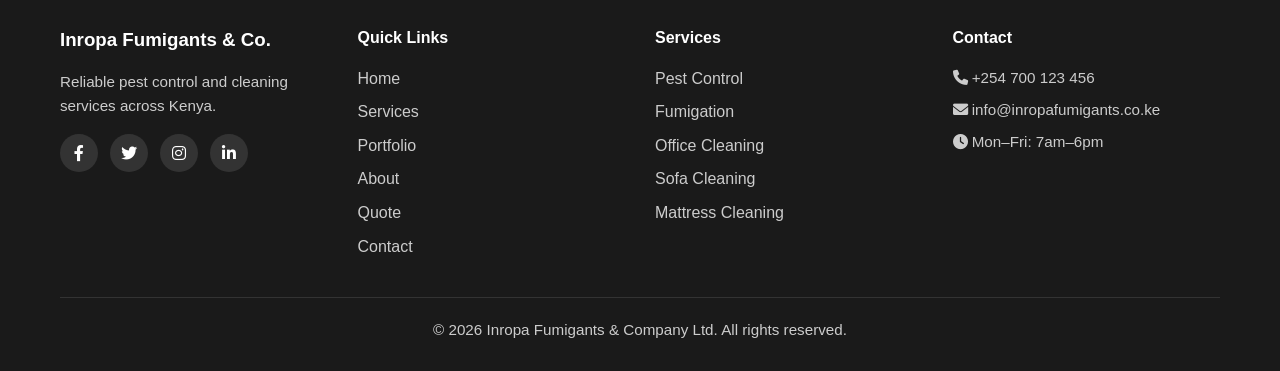
==== commit 823c0935: "Update index.html" ====
--- a/index.html
+++ b/index.html
@@ -9,11 +9,6 @@
   <link rel="stylesheet" href="css/style.css" />
 </head>
 <body>
-  <!-- Emergency Banner -->
-  <div class="emergency-banner">
-    <span><i class="fas fa-phone-alt"></i> 24/7 Emergency: +254 700 123 456</span>
-    <span><i class="fas fa-envelope"></i> info@inropafumigants.co.ke</span>
-  </div>
 
   <!-- Navigation -->
   <nav class="navbar" id="mainNav">
@@ -213,4 +208,4 @@
 
   <script src="js/script.js" defer></script>
 </body>
-</html>+</html>
